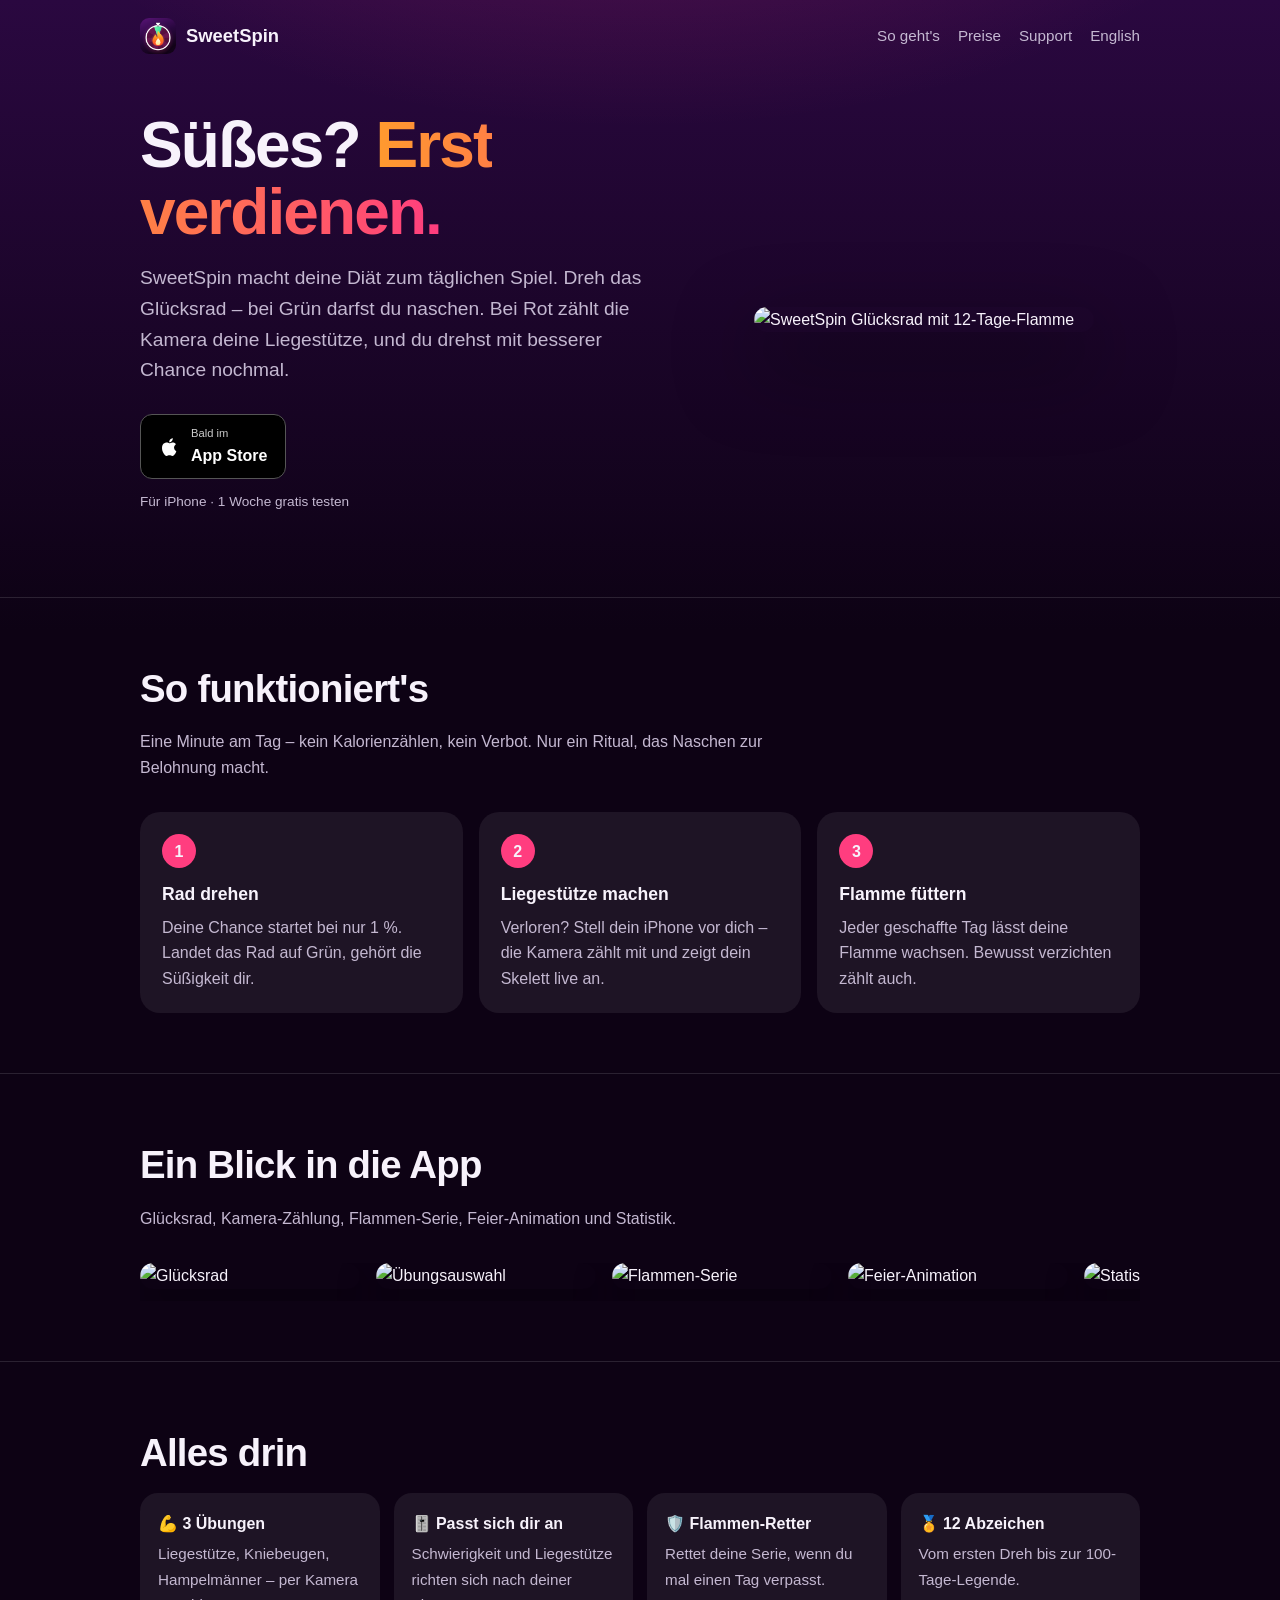
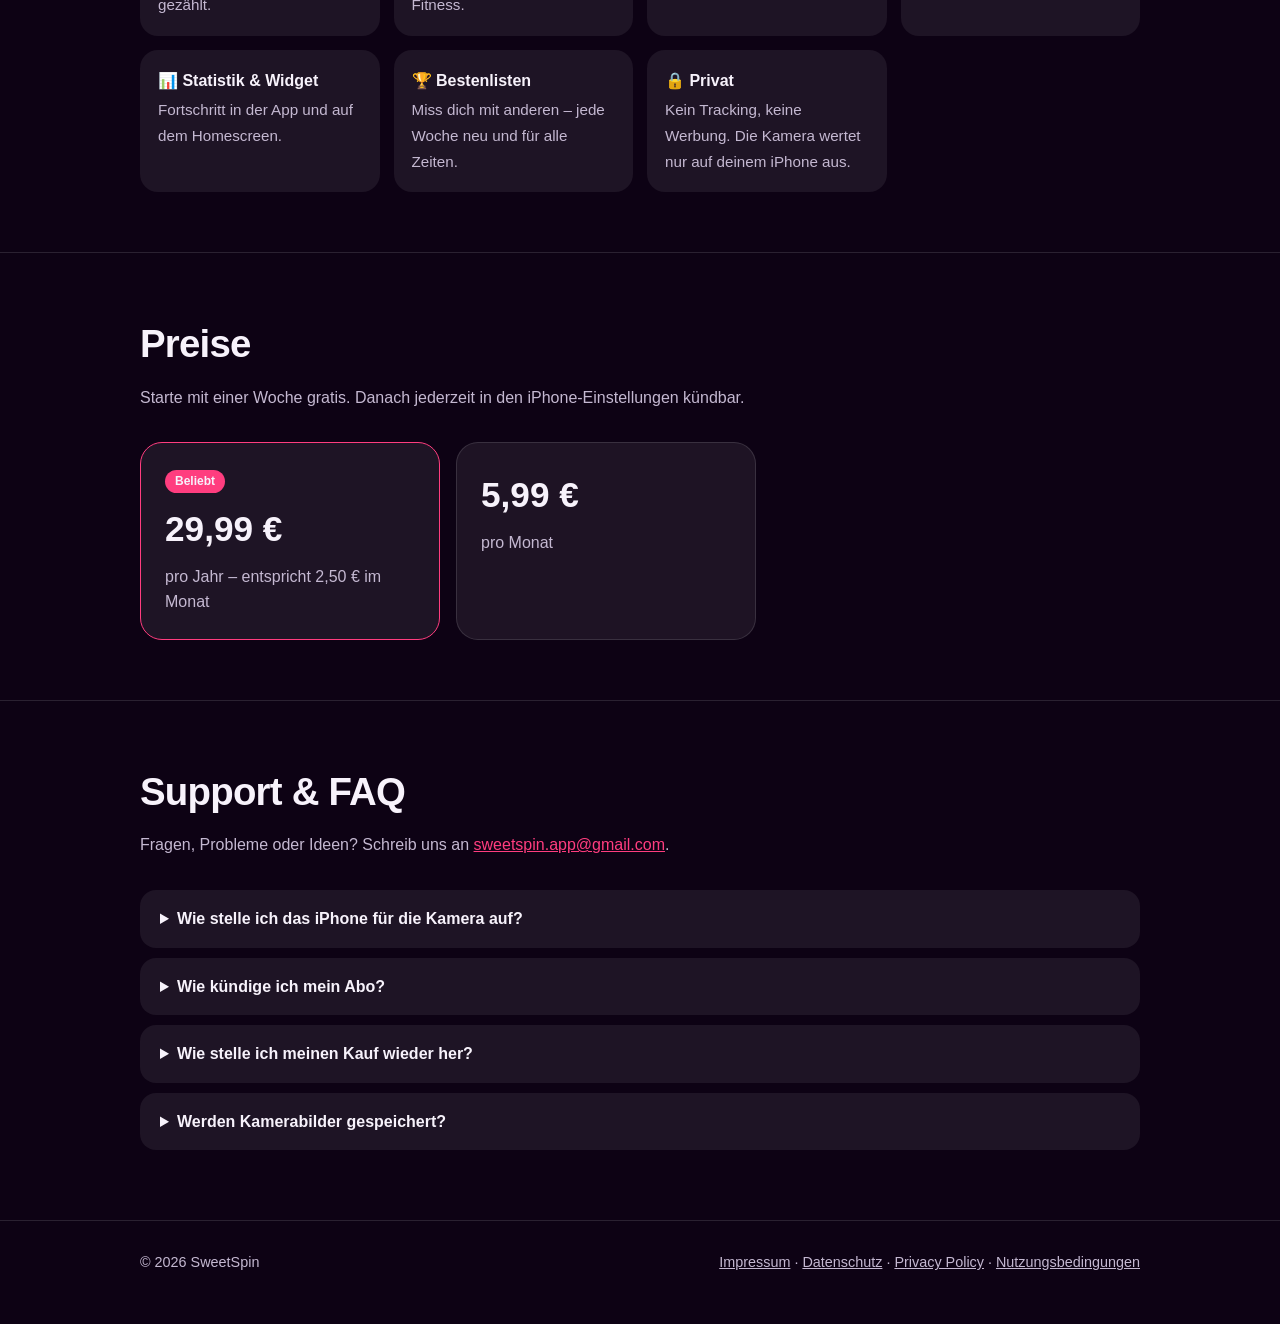
==== index.html @ f50f133e "Add files via upload" ====
<!doctype html>
<html lang="de">
<head>
<meta charset="utf-8">
<meta name="viewport" content="width=device-width,initial-scale=1">
<title>SweetSpin – Verdien dir deine Süßigkeit</title>
<meta name="description" content="SweetSpin macht deine Diät zum Spiel: Dreh das Glücksrad, mach Liegestütze und halte deine Flamme am Leben. Für iPhone.">
<meta property="og:title" content="SweetSpin – Verdien dir deine Süßigkeit">
<meta property="og:description" content="Glücksrad, Liegestütze per Kamera und Flammen-Serie: die Diät-Challenge fürs iPhone.">
<meta property="og:image" content="img/1-gluecksrad.jpg">
<link rel="icon" href="icon.png">
<link rel="apple-touch-icon" href="apple-touch-icon.png">
<link rel="stylesheet" href="style.css">
</head>
<body>
<div class="wrap">
  <nav>
    <a class="brand" href="index.html"><img src="icon.png" alt="">SweetSpin</a>
    <div class="links">
      <a href="#so-gehts" class="hide-sm">So geht's</a>
      <a href="#preise" class="hide-sm">Preise</a>
      <a href="#support">Support</a>
      <a href="privacy.html" lang="en">English</a>
    </div>
  </nav>

  <header class="hero">
    <div>
      <h1>Süßes? <span>Erst verdienen.</span></h1>
      <p class="lead">SweetSpin macht deine Diät zum täglichen Spiel. Dreh das Glücksrad – bei Grün darfst du naschen. Bei Rot zählt die Kamera deine Liegestütze, und du drehst mit besserer Chance nochmal.</p>
      <a class="badge" href="#" aria-label="Bald im App Store">
        <svg width="22" height="22" viewBox="0 0 24 24" fill="#fff" aria-hidden="true"><path d="M16.4 12.6c0-2.4 2-3.6 2.1-3.7-1.1-1.7-2.9-1.9-3.5-1.9-1.5-.2-2.9.9-3.7.9-.8 0-1.9-.9-3.2-.8-1.6 0-3.2 1-4 2.5-1.7 3-.4 7.4 1.2 9.8.8 1.2 1.8 2.5 3 2.4 1.2 0 1.7-.8 3.1-.8 1.5 0 1.9.8 3.2.8 1.3 0 2.2-1.2 3-2.4.9-1.4 1.3-2.7 1.3-2.8-.1 0-2.5-1-2.5-4zM14 5.4c.7-.8 1.1-1.9 1-3-1 0-2.1.7-2.8 1.5-.6.7-1.2 1.8-1 2.9 1.1.1 2.1-.6 2.8-1.4z"/></svg>
        <span><small>Bald im</small>App Store</span>
      </a>
      <p class="note">Für iPhone · 1 Woche gratis testen</p>
    </div>
    <div class="phone"><img src="img/1-gluecksrad.jpg" alt="SweetSpin Glücksrad mit 12-Tage-Flamme"></div>
  </header>
</div>

<section id="so-gehts">
  <div class="wrap">
    <h2>So funktioniert's</h2>
    <p class="sub">Eine Minute am Tag – kein Kalorienzählen, kein Verbot. Nur ein Ritual, das Naschen zur Belohnung macht.</p>
    <div class="steps">
      <div class="step"><div class="num">1</div><h3>Rad drehen</h3><p>Deine Chance startet bei nur 1 %. Landet das Rad auf Grün, gehört die Süßigkeit dir.</p></div>
      <div class="step"><div class="num">2</div><h3>Liegestütze machen</h3><p>Verloren? Stell dein iPhone vor dich – die Kamera zählt mit und zeigt dein Skelett live an.</p></div>
      <div class="step"><div class="num">3</div><h3>Flamme füttern</h3><p>Jeder geschaffte Tag lässt deine Flamme wachsen. Bewusst verzichten zählt auch.</p></div>
    </div>
  </div>
</section>

<section>
  <div class="wrap">
    <h2>Ein Blick in die App</h2>
    <p class="sub">Glücksrad, Kamera-Zählung, Flammen-Serie, Feier-Animation und Statistik.</p>
    <div class="gallery">
      <img src="img/1-gluecksrad.jpg" alt="Glücksrad" loading="lazy">
      <img src="img/2-uebungen.jpg" alt="Übungsauswahl" loading="lazy">
      <img src="img/3-flamme.jpg" alt="Flammen-Serie" loading="lazy">
      <img src="img/4-feier.jpg" alt="Feier-Animation" loading="lazy">
      <img src="img/5-statistik.jpg" alt="Statistik" loading="lazy">
    </div>
  </div>
</section>

<section>
  <div class="wrap">
    <h2>Alles drin</h2>
    <div class="features">
      <div class="feature"><b>💪 3 Übungen</b><span>Liegestütze, Kniebeugen, Hampelmänner – per Kamera gezählt.</span></div>
      <div class="feature"><b>🎚️ Passt sich dir an</b><span>Schwierigkeit und Liegestütze richten sich nach deiner Fitness.</span></div>
      <div class="feature"><b>🛡️ Flammen-Retter</b><span>Rettet deine Serie, wenn du mal einen Tag verpasst.</span></div>
      <div class="feature"><b>🏅 12 Abzeichen</b><span>Vom ersten Dreh bis zur 100-Tage-Legende.</span></div>
      <div class="feature"><b>📊 Statistik & Widget</b><span>Fortschritt in der App und auf dem Homescreen.</span></div>
      <div class="feature"><b>🏆 Bestenlisten</b><span>Miss dich mit anderen – jede Woche neu und für alle Zeiten.</span></div>
      <div class="feature"><b>🔒 Privat</b><span>Kein Tracking, keine Werbung. Die Kamera wertet nur auf deinem iPhone aus.</span></div>
    </div>
  </div>
</section>

<section id="preise">
  <div class="wrap">
    <h2>Preise</h2>
    <p class="sub">Starte mit einer Woche gratis. Danach jederzeit in den iPhone-Einstellungen kündbar.</p>
    <div class="price">
      <div class="plan best"><span class="tag">Beliebt</span><div class="amount">29,99 €</div><p>pro Jahr – entspricht 2,50 € im Monat</p></div>
      <div class="plan"><div class="amount">5,99 €</div><p>pro Monat</p></div>
    </div>
  </div>
</section>

<section id="support">
  <div class="wrap">
    <h2>Support & FAQ</h2>
    <p class="sub">Fragen, Probleme oder Ideen? Schreib uns an <a href="mailto:sweetspin.app@gmail.com">sweetspin.app@gmail.com</a>.</p>
    <details><summary>Wie stelle ich das iPhone für die Kamera auf?</summary><p>Hochkant vor dich, Bildschirm zu dir. Für Liegestütze auf den Boden, ca. 1 m vor deinem Kopf. Für Kniebeugen und Hampelmänner ca. 2–3 m entfernt, sodass dein ganzer Körper zu sehen ist.</p></details>
    <details><summary>Wie kündige ich mein Abo?</summary><p>iPhone-Einstellungen → dein Name → Abonnements → SweetSpin. Oder in der App unter Einstellungen → Abo verwalten.</p></details>
    <details><summary>Wie stelle ich meinen Kauf wieder her?</summary><p>Auf der Abo-Seite der App „Abonnement wiederherstellen“ tippen.</p></details>
    <details><summary>Werden Kamerabilder gespeichert?</summary><p>Nein. Die Bilder werden in Echtzeit auf deinem iPhone ausgewertet und weder gespeichert noch übertragen.</p></details>
  </div>
</section>

<footer>
  <div class="wrap">
    <span>© 2026 SweetSpin</span>
    <span><a href="impressum.html">Impressum</a> · <a href="datenschutz.html">Datenschutz</a> · <a href="privacy.html">Privacy Policy</a> · <a href="https://www.apple.com/legal/internet-services/itunes/dev/stdeula/">Nutzungsbedingungen</a></span>
  </div>
</footer>
</body>
</html>
---- style.css ----
:root {
  --bg1: #2a0840;
  --bg2: #0d0214;
  --text: #f7f2fb;
  --muted: #c4b8d1;
  --accent: #ff3d7f;
  --green: #3ee08f;
  --orange: #ff9a2e;
  --card: rgba(255, 255, 255, 0.07);
  --line: rgba(255, 255, 255, 0.12);
}

* { box-sizing: border-box; }

html { scroll-behavior: smooth; }

body {
  margin: 0;
  font-family: -apple-system, BlinkMacSystemFont, "SF Pro Text", "Segoe UI", Roboto, sans-serif;
  color: var(--text);
  background: radial-gradient(1200px 700px at 50% -10%, rgba(255, 61, 127, 0.28), transparent 60%),
              linear-gradient(180deg, var(--bg1), var(--bg2) 70%) fixed;
  background-color: var(--bg2);
  line-height: 1.6;
  -webkit-font-smoothing: antialiased;
}

a { color: var(--accent); }

.wrap { max-width: 1040px; margin: 0 auto; padding: 0 20px; }

/* Navigation */
nav { display: flex; align-items: center; justify-content: space-between; padding: 18px 0; }
nav .brand { display: flex; align-items: center; gap: 10px; color: var(--text); text-decoration: none; font-weight: 800; font-size: 1.15rem; }
nav .brand img { width: 36px; height: 36px; border-radius: 9px; }
nav .links { display: flex; gap: 18px; font-size: 0.95rem; }
nav .links a { color: var(--muted); text-decoration: none; }
nav .links a:hover { color: var(--text); }

/* Hero */
.hero { display: grid; grid-template-columns: 1.1fr 0.9fr; gap: 40px; align-items: center; padding: 40px 0 70px; }
.hero h1 { font-size: clamp(2.4rem, 6vw, 4rem); line-height: 1.04; letter-spacing: -0.03em; margin: 0 0 18px; }
.hero h1 span { background: linear-gradient(90deg, var(--orange), var(--accent)); -webkit-background-clip: text; background-clip: text; color: transparent; }
.hero p.lead { font-size: 1.2rem; color: var(--muted); margin: 0 0 28px; max-width: 520px; }
.badge {
  display: inline-flex; align-items: center; gap: 10px;
  background: #000; color: #fff; border: 1px solid #555; border-radius: 12px;
  padding: 10px 18px; text-decoration: none; font-weight: 600;
}
.badge small { display: block; font-size: 0.7rem; font-weight: 500; opacity: 0.8; }
.note { color: var(--muted); font-size: 0.85rem; margin-top: 12px; }
.hero .phone img { width: 100%; max-width: 340px; display: block; margin: 0 auto; border-radius: 28px; box-shadow: 0 30px 80px rgba(0,0,0,.55); }

/* Sections */
section { padding: 60px 0; border-top: 1px solid var(--line); }
section h2 { font-size: clamp(1.7rem, 4vw, 2.4rem); letter-spacing: -0.02em; margin: 0 0 10px; }
section p.sub { color: var(--muted); margin: 0 0 32px; max-width: 640px; }

.steps { display: grid; grid-template-columns: repeat(3, 1fr); gap: 16px; counter-reset: step; }
.step { background: var(--card); border-radius: 20px; padding: 22px; }
.step .num { width: 34px; height: 34px; border-radius: 50%; display: grid; place-items: center; font-weight: 800; background: var(--accent); margin-bottom: 12px; }
.step h3 { margin: 0 0 6px; font-size: 1.1rem; }
.step p { margin: 0; color: var(--muted); }

.gallery { display: flex; gap: 16px; overflow-x: auto; padding-bottom: 12px; scroll-snap-type: x mandatory; }
.gallery img { width: 220px; flex: 0 0 auto; border-radius: 22px; scroll-snap-align: start; box-shadow: 0 16px 40px rgba(0,0,0,.4); }

.features { display: grid; grid-template-columns: repeat(auto-fit, minmax(220px, 1fr)); gap: 14px; }
.feature { background: var(--card); border-radius: 18px; padding: 18px; }
.feature b { display: block; margin-bottom: 4px; }
.feature span { color: var(--muted); font-size: 0.95rem; }

.price { display: grid; grid-template-columns: repeat(2, minmax(0, 300px)); gap: 16px; }
.plan { background: var(--card); border: 1px solid var(--line); border-radius: 22px; padding: 24px; }
.plan.best { border-color: var(--accent); }
.plan .amount { font-size: 2.2rem; font-weight: 800; }
.plan .tag { display: inline-block; background: var(--accent); border-radius: 999px; padding: 2px 10px; font-size: 0.75rem; font-weight: 700; margin-bottom: 8px; }
.plan p { color: var(--muted); margin: 6px 0 0; }

details { background: var(--card); border-radius: 16px; padding: 16px 20px; margin-bottom: 10px; }
summary { cursor: pointer; font-weight: 600; }
details p { color: var(--muted); margin: 10px 0 0; }

/* Text pages (Impressum, Datenschutz) */
main.text { max-width: 760px; margin: 0 auto; padding: 20px 20px 80px; }
main.text h1 { font-size: 2rem; margin: 20px 0 6px; }
main.text h2 { margin-top: 2em; font-size: 1.2rem; }
main.text p, main.text li { color: var(--muted); }
.card { background: var(--card); border-radius: 18px; padding: 18px 22px; margin: 18px 0; }

footer { border-top: 1px solid var(--line); padding: 30px 0 50px; color: var(--muted); font-size: 0.9rem; }
footer .wrap { display: flex; flex-wrap: wrap; gap: 18px; justify-content: space-between; }
footer a { color: var(--muted); }

@media (max-width: 760px) {
  .hero { grid-template-columns: 1fr; padding-top: 10px; }
  .hero .phone { order: -1; }
  .hero .phone img { max-width: 260px; }
  .steps { grid-template-columns: 1fr; }
  .price { grid-template-columns: 1fr; }
  nav .links { gap: 12px; font-size: 0.85rem; }
  nav .links .hide-sm { display: none; }
}

main.text header { display: flex; align-items: center; gap: 14px; margin-top: 20px; }
main.text header img { width: 56px; height: 56px; border-radius: 13px; }
main.text header h1 { margin: 0; font-size: clamp(1.4rem, 6vw, 2rem); overflow-wrap: anywhere; hyphens: auto; }
main.text .lang a { color: var(--accent); }
.todo { background: #ffd23f; color: #000; padding: 0 4px; border-radius: 4px; }
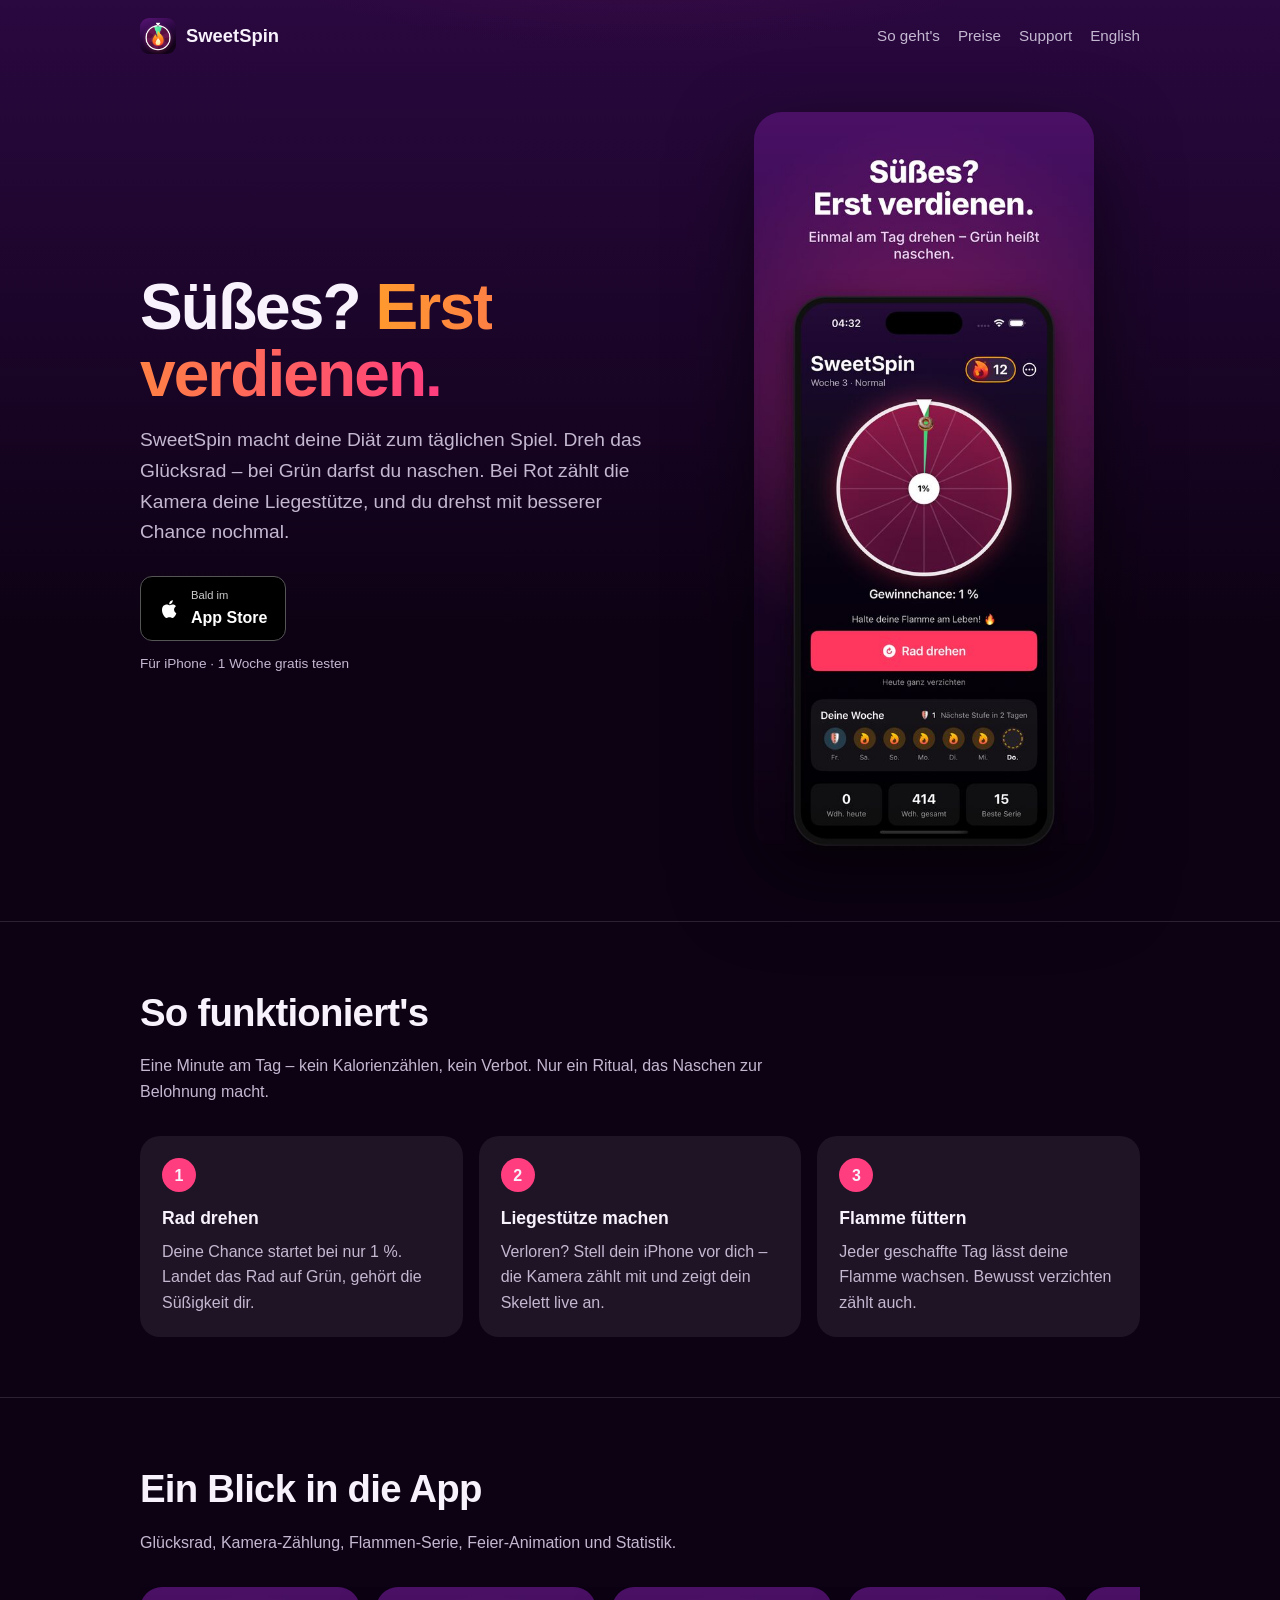
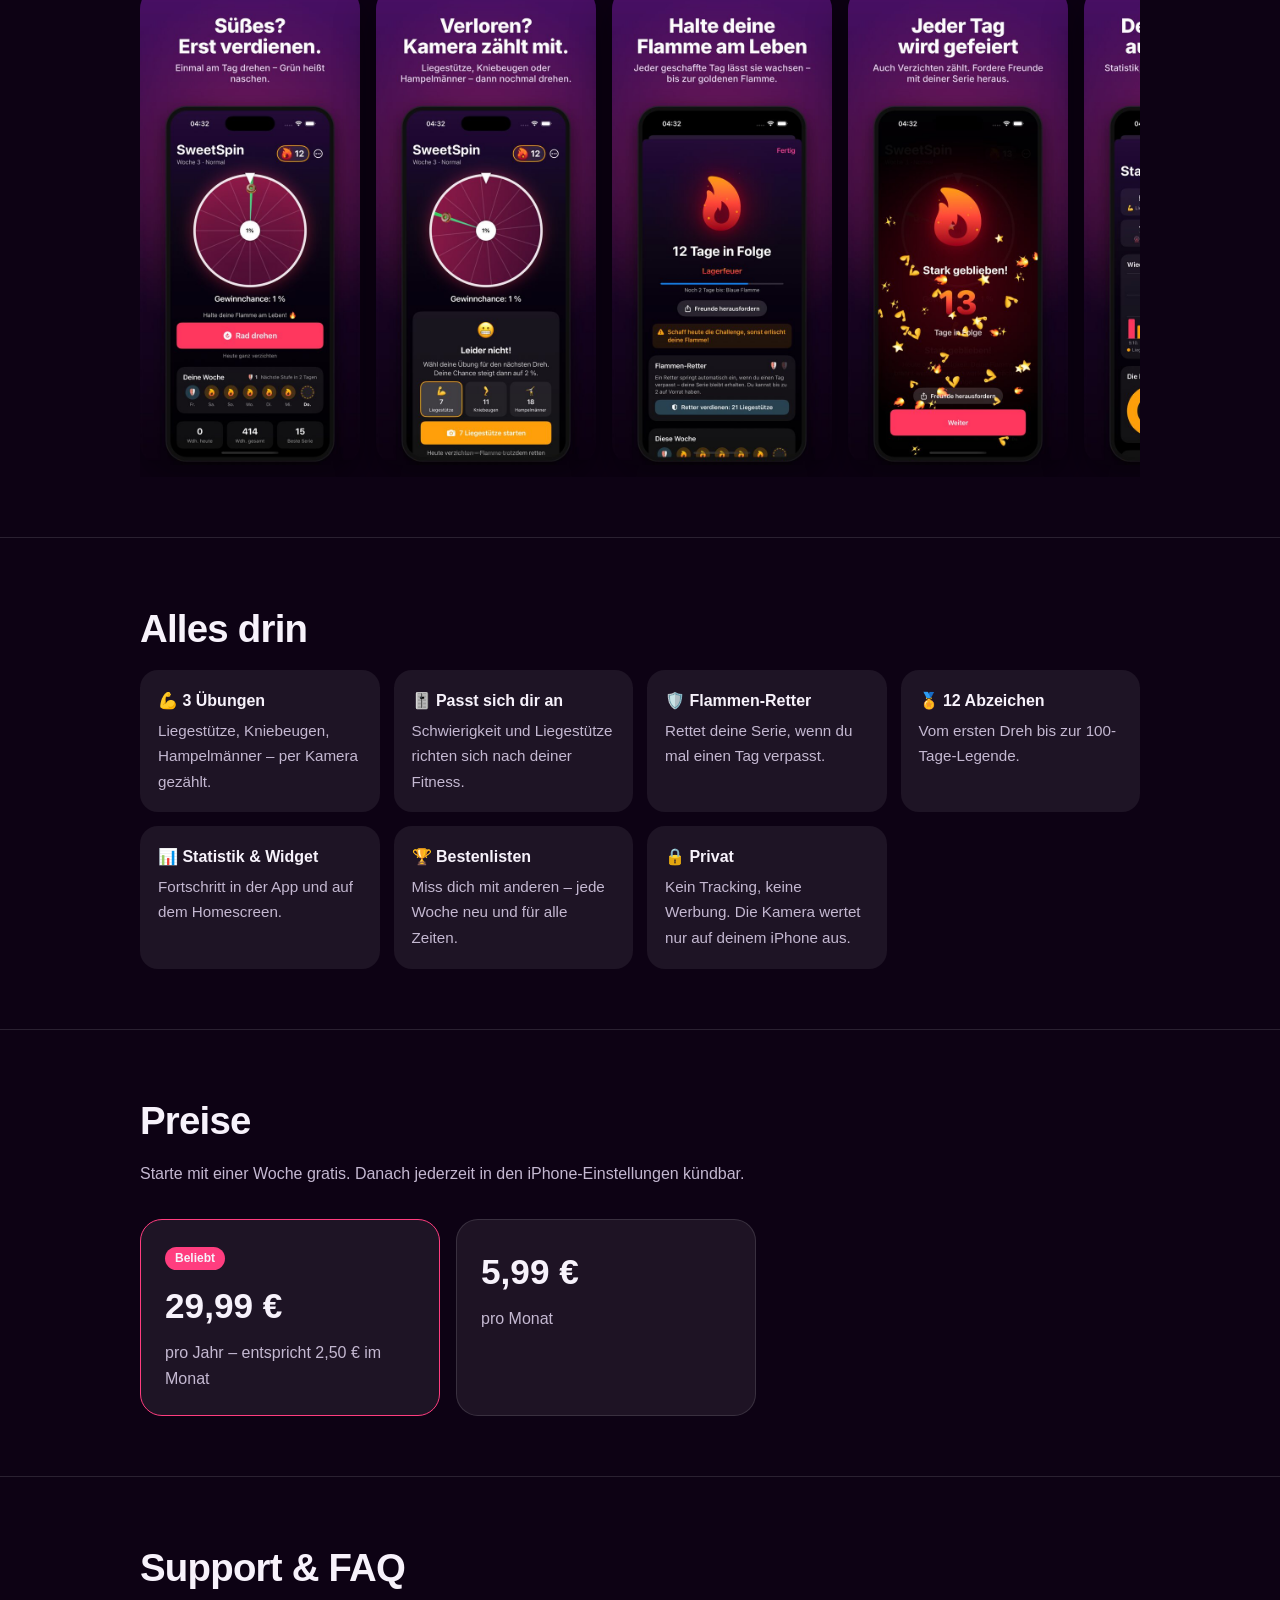
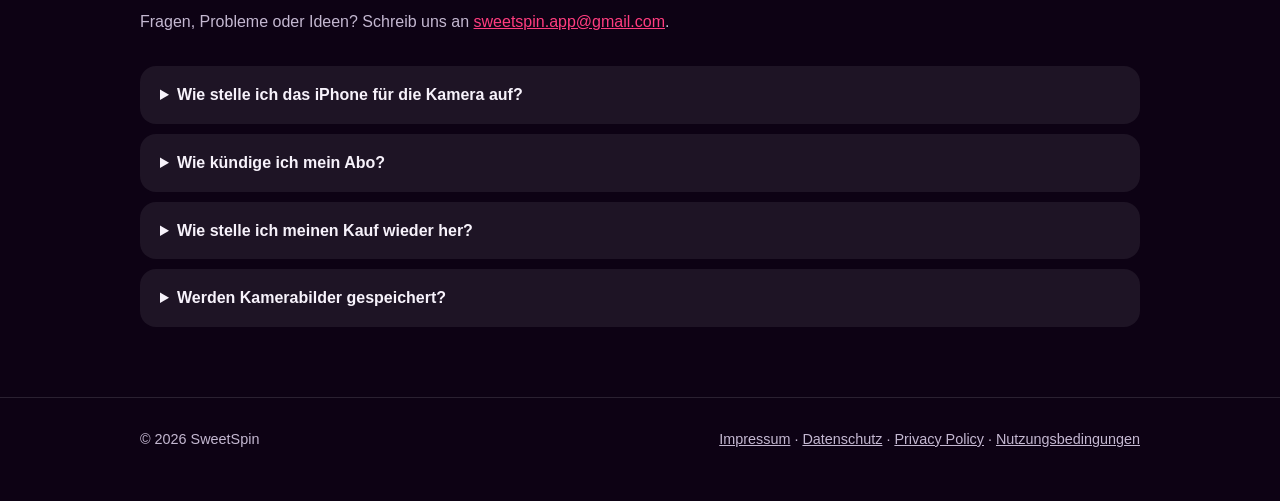
==== commit a1e17f2e: "Add files via upload" ====
--- a/index.html
+++ b/index.html
@@ -7,7 +7,7 @@
 <meta name="description" content="SweetSpin macht deine Diät zum Spiel: Dreh das Glücksrad, mach Liegestütze und halte deine Flamme am Leben. Für iPhone.">
 <meta property="og:title" content="SweetSpin – Verdien dir deine Süßigkeit">
 <meta property="og:description" content="Glücksrad, Liegestütze per Kamera und Flammen-Serie: die Diät-Challenge fürs iPhone.">
-<meta property="og:image" content="img/1-gluecksrad.jpg">
+<meta property="og:image" content="1-gluecksrad.jpg">
 <link rel="icon" href="icon.png">
 <link rel="apple-touch-icon" href="apple-touch-icon.png">
 <link rel="stylesheet" href="style.css">
@@ -34,7 +34,7 @@
       </a>
       <p class="note">Für iPhone · 1 Woche gratis testen</p>
     </div>
-    <div class="phone"><img src="img/1-gluecksrad.jpg" alt="SweetSpin Glücksrad mit 12-Tage-Flamme"></div>
+    <div class="phone"><img src="1-gluecksrad.jpg" alt="SweetSpin Glücksrad mit 12-Tage-Flamme"></div>
   </header>
 </div>
 
@@ -55,11 +55,11 @@
     <h2>Ein Blick in die App</h2>
     <p class="sub">Glücksrad, Kamera-Zählung, Flammen-Serie, Feier-Animation und Statistik.</p>
     <div class="gallery">
-      <img src="img/1-gluecksrad.jpg" alt="Glücksrad" loading="lazy">
-      <img src="img/2-uebungen.jpg" alt="Übungsauswahl" loading="lazy">
-      <img src="img/3-flamme.jpg" alt="Flammen-Serie" loading="lazy">
-      <img src="img/4-feier.jpg" alt="Feier-Animation" loading="lazy">
-      <img src="img/5-statistik.jpg" alt="Statistik" loading="lazy">
+      <img src="1-gluecksrad.jpg" alt="Glücksrad" loading="lazy">
+      <img src="2-uebungen.jpg" alt="Übungsauswahl" loading="lazy">
+      <img src="3-flamme.jpg" alt="Flammen-Serie" loading="lazy">
+      <img src="4-feier.jpg" alt="Feier-Animation" loading="lazy">
+      <img src="5-statistik.jpg" alt="Statistik" loading="lazy">
     </div>
   </div>
 </section>
